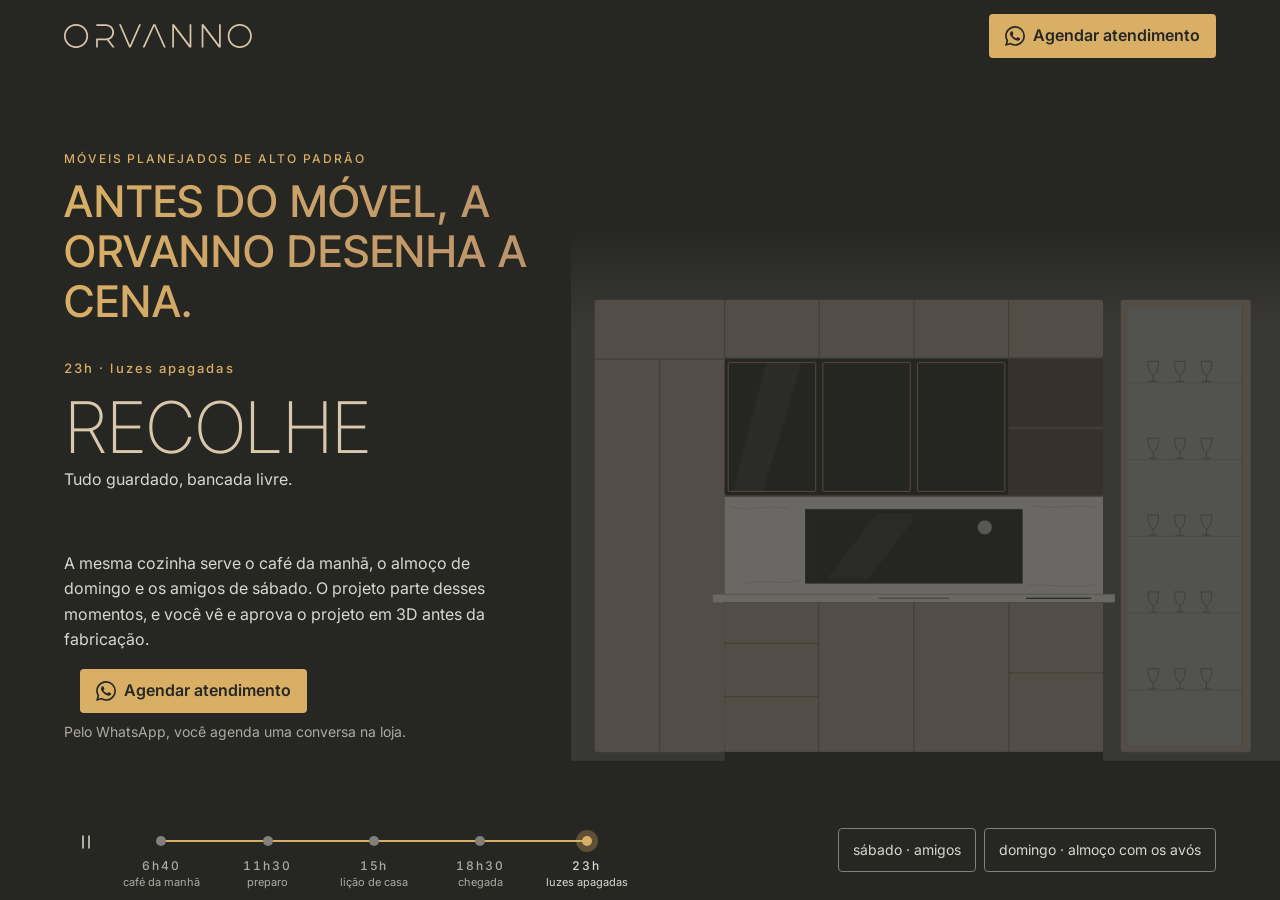
==== ex/index.html @ e4ec1c7b "Site 2 experimental: a mesma cozinha em sete situações Hero em ex/ com a cozinha desenhada em SVG, a" ====
<!doctype html>
<html lang="pt-BR">
<head>
  <meta charset="utf-8">
  <meta name="viewport" content="width=device-width, initial-scale=1">
  <meta name="robots" content="noindex, nofollow">
  <meta name="theme-color" content="#262623">
  <title>Móveis planejados de alto padrão | Orvanno Planejados</title>
  <meta name="description" content="Orvanno Planejados: a mesma cozinha serve o café da manhã, o almoço de domingo e os amigos de sábado. Você vê e aprova o projeto em 3D antes da fabricação.">
  <link rel="preload" href="../fonts/inter-variable.woff2" as="font" type="font/woff2" crossorigin>
  <link rel="stylesheet" href="../css/fonts.css">
  <link rel="stylesheet" href="../css/tokens.css">
  <link rel="stylesheet" href="../css/base.css">
  <link rel="stylesheet" href="../css/components/button.css">
  <link rel="stylesheet" href="../css/components/icon-sprite.css">
  <link rel="stylesheet" href="css/hero.css">
  <link rel="stylesheet" href="css/scene.css">
  <script type="module" src="js/autoplay.js"></script>
  <script type="module" src="js/swipe.js"></script>
</head>
<body>
  <svg class="icon-sprite" aria-hidden="true" focusable="false">
    <symbol id="icon-whatsapp" viewBox="0 0 24 24"><path d="M17.472 14.382c-.297-.149-1.758-.867-2.03-.967-.273-.099-.471-.148-.67.15-.197.297-.767.966-.94 1.164-.173.199-.347.223-.644.075-.297-.15-1.255-.463-2.39-1.475-.883-.788-1.48-1.761-1.653-2.059-.173-.297-.018-.458.13-.606.134-.133.298-.347.446-.52.149-.174.198-.298.298-.497.099-.198.05-.371-.025-.52-.075-.149-.669-1.612-.916-2.207-.242-.579-.487-.5-.669-.51-.173-.008-.371-.01-.57-.01-.198 0-.52.074-.792.372-.272.297-1.04 1.016-1.04 2.479 0 1.462 1.065 2.875 1.213 3.074.149.198 2.096 3.2 5.077 4.487.709.306 1.262.489 1.694.625.712.227 1.36.195 1.871.118.571-.085 1.758-.719 2.006-1.413.248-.694.248-1.289.173-1.413-.074-.124-.272-.198-.57-.347m-5.421 7.403h-.004a9.87 9.87 0 01-5.031-1.378l-.361-.214-3.741.982.998-3.648-.235-.374a9.86 9.86 0 01-1.51-5.26c.001-5.45 4.436-9.884 9.888-9.884 2.64 0 5.122 1.03 6.988 2.898a9.825 9.825 0 012.893 6.994c-.003 5.45-4.437 9.884-9.885 9.884m8.413-18.297A11.815 11.815 0 0012.05 0C5.495 0 .16 5.335.157 11.892c0 2.096.547 4.142 1.588 5.945L.057 24l6.305-1.654a11.882 11.882 0 005.683 1.448h.005c6.554 0 11.89-5.335 11.893-11.893a11.821 11.821 0 00-3.48-8.413Z"/></symbol>
  </svg>

  <div class="hero">
    <header class="topbar">
      <svg class="topbar-logo" viewBox="0 0 1432.41 183" fill="currentColor" role="img" aria-label="Orvanno Planejados"><path d="M92,0C41.19,0,0,40.97,0,91.5s41.19,91.5,92,91.5,92-40.97,92-91.5S142.81,0,92,0ZM92,170c-43.56,0-79-35.21-79-78.5S48.44,13,92,13s79,35.21,79,78.5-35.44,78.5-79,78.5Z"/><path d="M1340.41,0c-50.81,0-92,40.97-92,91.5s41.19,91.5,92,91.5,92-40.97,92-91.5S1391.22,0,1340.41,0ZM1340.41,170c-43.56,0-79-35.21-79-78.5s35.44-78.5,79-78.5,79,35.21,79,78.5-35.44,78.5-79,78.5Z"/><path d="M380.98,172.08l-39.02-51.83c23.34-8.64,40.03-31.27,40.03-57.76,0-33.91-27.36-61.5-61-61.5h-69c-3.87,0-7,3.13-7,7s3.13,7,7,7h69c25.92,0,47,21.31,47,47.5s-21.08,47.5-47,47.5h-74c-1.1,0-2,.9-2,2v65.2c0,1.1.9,2,2,2h9c1.1,0,2-.9,2-2v-53.2h63c2.43,0,4.83-.16,7.18-.44l33.62,44.66s0,0,0,0l6.79,9.02c.84,1.1,2.61,2,3.98,2l11.32-.04c1.36,0,1.79-.9.95-2l-3.86-5.12Z"/><path d="M771.73,169.91L699.76,8.96l-1.68-3.77-.5-1.12-.22-.48c-.32-.72-1.04-1.18-1.82-1.18h-13.73c-.78,0-1.49.46-1.82,1.17l-2.46,5.39h0l-71.05,155.41-4.54,9.93-.12.25-.83,1.81c-.61,1.33.36,2.84,1.82,2.84h9.88c.79,0,1.5-.46,1.82-1.18l1.55-3.47h.04L688.63,15.92l67.09,150.02,5.4,12.07c.32.72,1.04,1.18,1.83,1.18h9.86c1.45,0,2.41-1.49,1.82-2.81l-2.9-6.48Z"/><path d="M583.97,9.06l1.68-3.85c.58-1.32-.39-2.8-1.83-2.8h-9.82c-.8,0-1.52.47-1.83,1.2l-1.49,3.42-67.93,155.51L437.43,11.36h0,0s-1.26-2.92-1.26-2.92h0l-2.1-4.83c-.32-.73-1.04-1.2-1.84-1.2h-9.77c-1.44,0-2.41,1.47-1.84,2.8l1.4,3.24h0l70.87,164.06,2.37,5.49c.32.73,1.04,1.21,1.84,1.21h11.24c.8,0,1.52-.47,1.84-1.2l2.4-5.5L583.97,9.06Z"/><path d="M970.98,4.41c0-1.1-.9-2-2-2h-9c-1.1,0-2,.9-2,2v153.29L840.63,3.2c-.38-.5-.97-.79-1.59-.79h-11.63c-1.1,0-2,.9-2,2v172.79c0,1.1.9,2,2,2h9c1.1,0,2-.9,2-2V23.91l117.35,154.5c.38.5.97.79,1.59.79h11.63c1.1,0,2-.9,2-2V4.41Z"/><path d="M1195.43,4.41c0-1.1-.9-2-2-2h-9c-1.1,0-2,.9-2,2v153.29L1065.08,3.2c-.38-.5-.97-.79-1.59-.79h-11.63c-1.1,0-2,.9-2,2v172.79c0,1.1.9,2,2,2h9c1.1,0,2-.9,2-2V23.91l117.35,154.5c.38.5.97.79,1.59.79h11.63c1.1,0,2-.9,2-2V4.41Z"/></svg>
      <a class="button topbar-cta" href="https://wa.me/5524992821268?text=Ol%C3%A1%21%20Vim%20pelo%20site%20da%20Orvanno%20e%20gostaria%20de%20agendar%20um%20atendimento."><svg class="button-icon" aria-hidden="true" focusable="false"><use href="#icon-whatsapp"></use></svg>Agendar atendimento</a>
    </header>

    <main class="hero-main" id="main">
      <div class="hero-intro">
        <p class="hero-eyebrow">Móveis planejados de alto padrão</p>
        <h1 class="hero-title">Antes do móvel, a Orvanno desenha a cena.</h1>
      </div>

      <div class="hero-scene">
        <svg class="scene" viewBox="0 0 1200 1000" preserveAspectRatio="xMidYMax meet" aria-hidden="true" focusable="false">
          <defs>
            <linearGradient id="g-ceil" x2="0" y2="1"><stop offset="0" class="sc-bg"/><stop offset="1" class="sc-bg" stop-opacity="0"/></linearGradient>
            <linearGradient id="g-morn" x2="0" y2="1"><stop offset="0" class="sc-muted"/><stop offset="1" class="sc-text"/></linearGradient>
            <linearGradient id="g-dusk" x2="0" y2="1"><stop offset="0" class="sc-acc"/><stop offset="1" class="sc-deep"/></linearGradient>
            <linearGradient id="g-glow" x2="0" y2="1"><stop offset="0" class="sc-acc" stop-opacity=".45"/><stop offset="1" class="sc-acc" stop-opacity="0"/></linearGradient>
            <clipPath id="clip-window"><rect x="404" y="482" width="352" height="110"/></clipPath>
            <clipPath id="clip-room"><rect width="1200" height="900"/></clipPath>
            <path id="wine" d="M-9-34h18c0 14-4 22-9 23-5-1-9-9-9-23zM0-11V0M-7 0h14"/>
            <g id="p-back" class="person"><circle cy="-475" r="32"/><rect x="-40" y="-425" width="80" height="175" rx="36"/><path d="M-18-250-22 0M18-250 22 0"/><path d="M-40-400-70-335-85-332M40-400 70-335 85-332"/></g>
            <g id="p-reach" class="person"><circle cy="-475" r="32"/><rect x="-40" y="-425" width="80" height="175" rx="36"/><path d="M-18-250-22 0M18-250 22 0"/><path d="M-40-400-70-335-85-332M40-410 70-520 80-600"/></g>
            <g id="p-hold" class="person"><circle cy="-475" cx="6" r="32"/><rect x="-40" y="-425" width="80" height="175" rx="36"/><path d="M-18-250-22 0M18-250 22 0"/><path d="M10-400 35-320 60-360"/></g>
            <g id="p-talk" class="person"><circle cy="-475" cx="6" r="32"/><rect x="-40" y="-425" width="80" height="175" rx="36"/><path d="M-18-250-22 0M18-250 22 0"/><path d="M10-400 45-330 80-300"/></g>
          </defs>

          <g class="scene-draft" fill="none" stroke-width="2">
            <rect pathLength="1" x="40" y="120" width="220" height="765"/>
            <rect pathLength="1" x="260" y="120" width="640" height="98"/>
            <rect pathLength="1" x="260" y="220" width="480" height="230"/>
            <rect pathLength="1" x="740" y="220" width="160" height="230"/>
            <rect pathLength="1" x="260" y="453" width="640" height="165"/>
            <rect pathLength="1" x="240" y="618" width="680" height="14"/>
            <rect pathLength="1" x="260" y="632" width="640" height="253"/>
            <rect pathLength="1" x="930" y="120" width="220" height="765"/>
          </g>

          <g class="scene-body">
            <g class="scene-room">
              <rect class="f-lit" width="1200" height="900"/>
              <rect class="f-bg" y="900" width="1200" height="100"/>
              <rect fill="url(#g-ceil)" width="1200" height="160"/>
            </g>

            <g class="scene-sky" clip-path="url(#clip-window)">
              <rect class="sky-m" fill="url(#g-morn)" x="400" y="478" width="360" height="118"/>
              <rect class="sky-d f-text" x="400" y="478" width="360" height="118"/>
              <rect class="sky-du" fill="url(#g-dusk)" x="400" y="478" width="360" height="118"/>
              <g class="sky-n"><rect class="f-bg" x="400" y="478" width="360" height="118"/><path class="f-text" fill-opacity=".06" d="M520 478h70l-90 118h-70z"/></g>
              <circle class="sky-sun" r="22"/>
              <circle class="sky-moon f-muted" cx="700" cy="505" r="12"/>
            </g>

            <g class="scene-furniture">
              <rect class="f-sec" x="40" y="120" width="220" height="765" rx="4"/>
              <rect class="f-sec" x="260" y="120" width="640" height="98" rx="4"/>
              <path class="k-wood" stroke-width="2" d="M150 220V885M40 220H260M260 120V218M420 120V218M580 120V218M740 120V218"/>
              <rect class="f-bg" x="260" y="220" width="480" height="230" rx="4"/>
              <g class="k-frame" fill="none" stroke-width="1.5"><rect x="266" y="226" width="148" height="218" rx="2"/><rect x="426" y="226" width="148" height="218" rx="2"/><rect x="586" y="226" width="148" height="218" rx="2"/></g>
              <path class="f-text" fill-opacity=".08" d="M330 226h60l-65 218h-50z"/>
              <rect class="f-strong" x="740" y="220" width="160" height="230" rx="4"/>
              <rect class="f-wood" x="740" y="335" width="160" height="4"/>
              <path class="f-text" fill-rule="evenodd" d="M260 453h640v165H260zM400 478v118h360V478z"/>
              <path class="k-line" fill="none" stroke-opacity=".35" stroke-width="1.5" d="M270 470c30 10 60-6 100 4M290 600c40-8 70 4 100-6M780 468c40 8 70-4 110 4M770 604c30-6 70 6 120-2"/>
              <rect class="k-bg" fill="none" stroke-width="8" x="400" y="478" width="360" height="118"/>
              <rect class="f-bg" x="578" y="478" width="4" height="118"/>
              <rect class="f-text" x="240" y="618" width="680" height="14" rx="2"/>
              <path class="k-line" stroke-width="1.5" stroke-opacity=".5" d="M240 618H920"/>
              <path class="k-line" stroke-width="2" d="M520 625H640"/>
              <path class="k-bg" stroke-width="2" d="M770 625H880"/>
              <rect class="f-wood" x="260" y="632" width="640" height="253"/>
              <g class="f-sec">
                <rect x="260" y="632" width="158" height="68" rx="3"/><rect x="260" y="702" width="158" height="88" rx="3"/><rect x="260" y="792" width="158" height="93" rx="3"/>
                <rect x="420" y="632" width="159" height="253" rx="3"/><rect x="581" y="632" width="159" height="253" rx="3"/>
                <rect x="742" y="632" width="158" height="118" rx="3"/><rect x="742" y="752" width="158" height="133" rx="3"/>
              </g>
              <rect class="f-bg" x="260" y="885" width="640" height="15"/>
              <rect class="f-sec" x="930" y="120" width="220" height="765" rx="4"/>
              <rect class="f-bg" x="942" y="132" width="196" height="741"/>
            </g>

            <g class="scene-gesture">
              <g class="gesture gesture-drawer" data-set="breakfast">
                <path class="f-strong" d="M264 632h152l-6 18H270z"/>
                <path class="k-wood" stroke-width="2" d="M313 634v14M366 634v14"/>
                <rect class="f-sec" x="260" y="650" width="160" height="68" rx="3"/>
                <rect class="f-wood" x="260" y="716" width="160" height="2"/>
              </g>
              <g class="gesture" data-set="prep">
                <rect class="f-strong" x="580" y="220" width="160" height="230" rx="4"/>
                <rect class="f-wood" x="580" y="335" width="160" height="4"/>
                <circle class="f-frame" cx="615" cy="321" r="14"/><circle class="f-sec" cx="655" cy="324" r="11"/><circle class="f-frame" cx="695" cy="322" r="13"/>
                <g class="gesture-door"><rect class="f-bg" x="580" y="220" width="160" height="230" rx="4"/><rect class="k-frame" fill="none" stroke-width="1.5" x="586" y="226" width="148" height="218" rx="2"/></g>
              </g>
            </g>

            <g class="scene-objects">
              <g data-set="breakfast">
                <g><rect class="f-text" fill-opacity=".8" x="750" y="285" width="30" height="50" rx="4"/><rect class="f-frame" x="750" y="277" width="30" height="8" rx="2"/><rect class="f-text" fill-opacity=".8" x="790" y="285" width="30" height="50" rx="4"/><rect class="f-frame" x="790" y="277" width="30" height="8" rx="2"/><rect class="f-text" fill-opacity=".8" x="830" y="285" width="30" height="50" rx="4"/><rect class="f-frame" x="830" y="277" width="30" height="8" rx="2"/></g>
                <g><rect class="f-bg" x="700" y="562" width="40" height="56" rx="4"/><rect class="f-muted" x="710" y="594" width="20" height="24" rx="2"/><rect class="f-frame" x="706" y="580" width="28" height="3"/></g>
                <g><rect class="f-strong" x="752" y="598" width="22" height="20" rx="3"/><path class="k-strong" fill="none" stroke-width="3" d="M774 603h4a5 5 0 0 1 0 10h-4"/></g>
                <g><rect class="f-frame" x="440" y="578" width="64" height="40" rx="6"/><path class="k-frame" fill="none" stroke-width="4" d="M458 578v-8a6 6 0 0 1 6-6h12a6 6 0 0 1 6 6v8"/><rect class="f-bg" fill-opacity=".35" x="440" y="592" width="64" height="3"/></g>
              </g>
              <g data-set="prep">
                <g><rect class="f-wood" x="430" y="608" width="120" height="10" rx="2"/><circle class="f-frame" cx="455" cy="598" r="10"/><circle class="f-strong" cx="485" cy="596" r="12"/><circle class="f-frame" cx="518" cy="599" r="9"/></g>
                <g><rect class="f-bg" x="790" y="578" width="70" height="40" rx="4"/><rect class="f-line" x="786" y="574" width="78" height="4" rx="2"/><path class="k-line" fill="none" stroke-opacity=".6" stroke-width="3" d="M810 562v-14M825 560v-18M840 562v-14"/></g>
              </g>
              <g data-set="homework">
                <g><rect class="f-frame" x="530" y="608" width="34" height="10"/><rect class="f-frame" x="566" y="608" width="34" height="10"/><path class="k-bg" stroke-width="2" d="M565 606v12"/></g>
                <g><ellipse class="f-strong" cx="652" cy="614" rx="30" ry="4"/><circle class="f-frame" cx="644" cy="604" r="10"/><circle class="f-bg" cx="662" cy="606" r="8"/></g>
                <g><rect class="f-bg" x="696" y="566" width="70" height="46" rx="3"/><circle class="f-line" cx="731" cy="589" r="4"/><rect class="f-bg" x="690" y="612" width="82" height="6" rx="2"/></g>
              </g>
              <g data-set="arrival">
                <g><rect class="f-strong" x="640" y="578" width="60" height="40" rx="6"/><path class="k-strong" fill="none" stroke-width="4" d="M652 578v-10a18 18 0 0 1 36 0v10"/></g>
                <g><rect class="f-bg" x="775" y="578" width="70" height="40" rx="4"/><rect class="f-line" x="771" y="574" width="78" height="4" rx="2"/><path class="k-line" fill="none" stroke-opacity=".6" stroke-width="3" d="M795 562v-14M810 560v-18M825 562v-14"/></g>
              </g>
              <g data-set="friends">
                <g><ellipse class="f-strong" cx="525" cy="613" rx="40" ry="6"/><circle class="f-frame" cx="510" cy="606" r="5"/><circle class="f-frame" cx="525" cy="604" r="5"/><circle class="f-frame" cx="540" cy="606" r="5"/></g>
                <g><rect class="f-strong" x="663" y="528" width="24" height="90" rx="6"/><rect class="f-strong" x="670" y="510" width="10" height="24" rx="2"/></g>
                <g class="k-bg" fill="none" stroke-width="1.5"><use href="#wine" x="362" y="618"/><use href="#wine" x="388" y="618"/></g>
                <g class="k-bg" fill="none" stroke-width="1.5"><use href="#wine" x="815" y="618"/><use href="#wine" x="841" y="618"/></g>
              </g>
              <g data-set="grandparents">
                <g><rect class="f-frame" x="610" y="608" width="24" height="10"/><rect class="f-frame" x="636" y="608" width="24" height="10"/><path class="k-bg" stroke-width="2" d="M635 606v12"/></g>
                <g><ellipse class="f-strong" cx="380" cy="614" rx="28" ry="4"/><ellipse class="f-strong" cx="440" cy="614" rx="28" ry="4"/></g>
                <g class="k-bg" fill="none" stroke-width="1.5"><use href="#wine" x="500" y="618"/></g>
                <g><ellipse class="f-frame" cx="790" cy="612" rx="30" ry="6"/></g>
              </g>
            </g>

            <g class="scene-sunpatch" clip-path="url(#clip-room)"><rect class="sunpatch" x="-110" y="-800" width="220" height="1600"/></g>
            <rect class="scene-tint f-deep" width="1200" height="900"/>
            <rect class="scene-dark f-bg" width="1200" height="900"/>

            <g class="scene-glow">
              <rect class="led f-acc" x="260" y="450" width="640" height="3"/>
              <rect class="glow" fill="url(#g-glow)" x="260" y="453" width="640" height="165"/>
              <g class="glass">
                <rect class="f-text" x="942" y="132" width="196" height="741"/>
                <path class="k-muted" stroke-opacity=".7" stroke-width="2" d="M942 260h196M942 390h196M942 520h196M942 650h196M942 780h196"/>
                <g class="k-line" fill="none" stroke-width="1.5">
                  <use href="#wine" x="985" y="258"/><use href="#wine" x="1030" y="258"/><use href="#wine" x="1075" y="258"/>
                  <use href="#wine" x="985" y="388"/><use href="#wine" x="1030" y="388"/><use href="#wine" x="1075" y="388"/>
                  <use href="#wine" x="985" y="518"/><use href="#wine" x="1030" y="518"/><use href="#wine" x="1075" y="518"/>
                  <use href="#wine" x="985" y="648"/><use href="#wine" x="1030" y="648"/><use href="#wine" x="1075" y="648"/>
                  <use href="#wine" x="985" y="778"/><use href="#wine" x="1030" y="778"/><use href="#wine" x="1075" y="778"/>
                </g>
                <rect class="f-acc" x="1134" y="132" width="3" height="741"/>
              </g>
              <g class="gesture" data-set="friends"><rect class="gesture-glass k-frame" fill="none" stroke-width="2" x="944" y="134" width="192" height="737" rx="2"/></g>
            </g>

            <g class="scene-people">
              <g data-set="breakfast"><use href="#p-back" x="340" y="950"/><use href="#p-back" x="600" y="950"/></g>
              <g data-set="prep"><use href="#p-reach" x="650" y="950"/></g>
              <g data-set="homework">
                <g><path class="k-wood" fill="none" stroke-width="8" stroke-linecap="round" d="M425 894 419 950M495 894 501 950"/><rect class="f-wood" x="415" y="884" width="90" height="10" rx="3"/><use href="#p-back" transform="translate(460 884) scale(.8)"/></g>
                <use href="#p-back" x="800" y="950"/>
              </g>
              <g data-set="arrival"><use href="#p-talk" x="560" y="950"/><use href="#p-hold" transform="translate(890 950) scale(-1 1)"/></g>
              <g data-set="friends">
                <use href="#p-hold" x="300" y="950"/><use href="#p-talk" transform="translate(450 950) scale(-1 1)"/><use href="#p-hold" x="600" y="950"/><use href="#p-talk" transform="translate(750 950) scale(-1 1)"/><use href="#p-hold" transform="translate(900 950) scale(-1 1)"/>
              </g>
              <g data-set="grandparents">
                <use href="#p-back" transform="translate(560 950) scale(.94)"/>
                <g><path class="k-wood" fill="none" stroke-width="8" stroke-linecap="round" d="M665 894 659 950M735 894 741 950"/><rect class="f-wood" x="655" y="884" width="90" height="10" rx="3"/><use href="#p-back" transform="translate(700 884) scale(.8)"/></g>
                <use href="#p-hold" transform="translate(860 950) scale(-1 1)"/>
              </g>
            </g>
          </g>
        </svg>
      </div>

      <fieldset class="timeline">
        <legend class="visually-hidden">Um dia na mesma cozinha</legend>
        <button class="timeline-pause" type="button" hidden aria-label="Pausar a troca de momentos">
          <svg viewBox="0 0 24 24" aria-hidden="true" focusable="false" fill="none" stroke="currentColor" stroke-width="1.5" stroke-linecap="round" stroke-linejoin="round"><path class="pause-bars" d="M9 6v12M15 6v12"/><path class="pause-play" d="M8 6l10 6-10 6z"/></svg>
        </button>
        <div class="stops">
          <label class="stop"><input class="moment-input" type="radio" name="moment" value="breakfast" data-preset="morning" checked><span class="stop-line"></span><span class="stop-dot"></span><span class="stop-time">6h40</span> <span class="stop-name">café da manhã</span></label>
          <label class="stop"><input class="moment-input" type="radio" name="moment" value="prep" data-preset="day"><span class="stop-line"></span><span class="stop-dot"></span><span class="stop-time">11h30</span> <span class="stop-name">preparo</span></label>
          <label class="stop"><input class="moment-input" type="radio" name="moment" value="homework" data-preset="day"><span class="stop-line"></span><span class="stop-dot"></span><span class="stop-time">15h</span> <span class="stop-name">lição de casa</span></label>
          <label class="stop"><input class="moment-input" type="radio" name="moment" value="arrival" data-preset="dusk"><span class="stop-line"></span><span class="stop-dot"></span><span class="stop-time">18h30</span> <span class="stop-name">chegada</span></label>
          <label class="stop"><input class="moment-input" type="radio" name="moment" value="lights" data-preset="off"><span class="stop-line"></span><span class="stop-dot"></span><span class="stop-time">23h</span> <span class="stop-name">luzes apagadas</span></label>
        </div>
      </fieldset>

      <div class="persona" aria-live="off" aria-atomic="true">
        <div class="moment" data-set="breakfast">
          <p class="moment-time">6h40 · café da manhã</p>
          <p class="moment-role">Organiza</p>
          <p class="moment-text">Cada coisa guardada perto de onde é usada.</p>
          <p class="visually-hidden">Na ilustração: de manhã, duas pessoas na cozinha; uma abre a gaveta de cima, que tem divisórias, e a outra está perto do café passando. Há uma lancheira na bancada e potes no nicho de madeira.</p>
        </div>
        <div class="moment" data-set="prep">
          <p class="moment-time">11h30 · preparo</p>
          <p class="moment-role">Facilita</p>
          <p class="moment-text">Do armário à panela, sem atravessar a cozinha.</p>
          <p class="visually-hidden">Na ilustração: uma pessoa alcança os legumes no armário de cima, que está aberto. Na bancada há uma tábua com legumes e, no fogão, uma panela.</p>
        </div>
        <div class="moment" data-set="homework">
          <p class="moment-time">15h · lição de casa</p>
          <p class="moment-role">Acompanha</p>
          <p class="moment-text">A bancada vira mesa de estudo e continua sendo cozinha.</p>
          <p class="visually-hidden">Na ilustração: uma criança, em um banquinho, e um adulto lado a lado na bancada. Há um caderno aberto de um lado, um notebook do outro e um lanche no meio.</p>
        </div>
        <div class="moment" data-set="arrival">
          <p class="moment-time">18h30 · chegada</p>
          <p class="moment-role">Acolhe</p>
          <p class="moment-text">Um lugar para encostar e contar como foi o dia.</p>
          <p class="visually-hidden">Na ilustração: sob a luz dourada do fim de tarde, quem chegou conversa com quem está cozinhando. A bolsa está sobre a bancada e há uma panela no fogão.</p>
        </div>
        <div class="moment" data-set="lights">
          <p class="moment-time">23h · luzes apagadas</p>
          <p class="moment-role">Recolhe</p>
          <p class="moment-text">Tudo guardado, bancada livre.</p>
          <p class="visually-hidden">Na ilustração: a cozinha à noite, sem ninguém. As portas estão fechadas, a bancada está livre e só a cristaleira guarda uma luz fraca.</p>
        </div>
        <div class="moment" data-set="friends">
          <p class="moment-time">sábado · amigos</p>
          <p class="moment-role">Recebe</p>
          <p class="moment-text">Quem cozinha continua na conversa.</p>
          <p class="visually-hidden">Na ilustração: cinco pessoas conversam em volta da bancada, quatro amigos e quem cozinha. Há petiscos, uma garrafa e taças, e a porta da cristaleira está entreaberta.</p>
        </div>
        <div class="moment" data-set="grandparents">
          <p class="moment-time">domingo · almoço com os avós</p>
          <p class="moment-role">Reúne</p>
          <p class="moment-text">A receita da avó passa para a neta, com todos por perto.</p>
          <p class="visually-hidden">Na ilustração: à luz do dia, três gerações na cozinha. A avó e a neta estão lado a lado, com um caderno de receitas aberto entre elas, e um adulto as acompanha. A bancada está posta com pratos, uma taça e uma travessa.</p>
        </div>
      </div>

      <fieldset class="chips">
        <legend class="visually-hidden">Ocasiões</legend>
        <label class="chip"><input class="moment-input" type="radio" name="moment" value="friends" data-preset="night">sábado · amigos</label>
        <label class="chip"><input class="moment-input" type="radio" name="moment" value="grandparents" data-preset="day">domingo · almoço com os avós</label>
      </fieldset>

      <p class="hero-lead">A mesma cozinha serve o café da manhã, o almoço de domingo e os amigos de sábado. O projeto parte desses momentos, e você vê e aprova o projeto em 3D antes da fabricação.</p>

      <div class="cta-bar">
        <a class="button" href="https://wa.me/5524992821268?text=Ol%C3%A1%21%20Vim%20pelo%20site%20da%20Orvanno%20e%20gostaria%20de%20agendar%20um%20atendimento."><svg class="button-icon" aria-hidden="true" focusable="false"><use href="#icon-whatsapp"></use></svg>Agendar atendimento</a>
      </div>
      <p class="hero-note">Pelo WhatsApp, você agenda uma conversa na loja.</p>
    </main>
  </div>
</body>
</html>
---- css/fonts.css ----
@font-face {
  font-family: "Inter";
  src: url("../fonts/inter-variable.woff2") format("woff2");
  font-weight: 100 900;
  font-style: normal;
  font-display: swap;
}

@font-face {
  font-family: "Inter Tight";
  src: url("../fonts/inter-tight-variable.woff2") format("woff2");
  font-weight: 100 900;
  font-style: normal;
  font-display: swap;
}

@font-face {
  font-family: "Allison";
  src: url("../fonts/allison.woff2") format("woff2");
  font-weight: 400;
  font-style: normal;
  font-display: swap;
}
---- css/tokens.css ----
:root {
  color-scheme: dark;
  --primary: 217, 175, 102;
  --primary-deep: 187, 147, 106;
  --secondary: 155, 144, 133;
  --on-primary: 38, 38, 35;
  --bg: 38, 38, 35;
  --bg-raised: 69, 52, 34;
  --surface-strong: 82, 69, 64;
  --surface-lit: 88, 86, 82;
  --text: 216, 215, 208;
  --heading: 216, 199, 170;
  --muted: 173, 170, 164;
  --line: 131, 127, 122;
  --frame: 187, 147, 106;
  --accent: 217, 175, 102;
  --accent-text: 217, 175, 102;
  --wood: 118, 102, 90;
  --whatsapp: 38, 38, 35;
  --placeholder: 82, 69, 64;
  --gradient: linear-gradient(90deg, rgb(217, 175, 102), rgb(187, 147, 106));
  --radius: 0.25rem;
  --font-body: "Inter", system-ui, -apple-system, "Segoe UI", Roboto, "Helvetica Neue", Arial, sans-serif;
  --font-heading: "Inter Tight", "Inter", system-ui, -apple-system, "Segoe UI", Roboto, Arial, sans-serif;
  --font-accent: "Allison", cursive;
  --space-xs: 0.25rem;
  --space-s: 0.5rem;
  --space-m: 1rem;
  --space-l: 2rem;
  --space-xl: 4rem;
  --space-2xl: 6rem;
  --width-max: 72rem;
  --reading-width: 65ch;
}
---- css/base.css ----
*,
*::before,
*::after {
  box-sizing: border-box;
}

html {
  scroll-padding-top: 8rem;
}

body {
  margin: 0;
  background: rgb(var(--bg));
  color: rgb(var(--text));
  font-family: var(--font-body);
  font-size: 1rem;
  line-height: 1.6;
  -webkit-text-size-adjust: 100%;
}

h1,
h2,
h3 {
  margin: 0 0 var(--space-m);
  color: rgb(var(--heading));
  font-family: var(--font-heading);
  line-height: 1.2;
}

h1,
h2 {
  font-weight: 500;
  letter-spacing: 0.02em;
  text-transform: uppercase;
}

h3 {
  font-weight: 600;
}

h1 {
  font-size: 1.75rem;
}

h2 {
  font-size: 1.5rem;
}

h3 {
  font-size: 1.125rem;
}

p,
ul,
ol,
figure,
blockquote {
  margin: 0 0 var(--space-m);
}

img {
  display: block;
  max-width: 100%;
  height: auto;
}

a {
  color: rgb(var(--accent-text));
}

[hidden] {
  display: none;
}

a:focus-visible,
button:focus-visible,
summary:focus-visible,
input:focus-visible,
select:focus-visible,
textarea:focus-visible {
  outline: 2px solid rgb(var(--accent-text));
  outline-offset: 2px;
}

summary {
  cursor: pointer;
}

button,
input,
select,
textarea {
  font: inherit;
  color: inherit;
}

address {
  font-style: normal;
}

@media (prefers-reduced-motion: no-preference) {
  html {
    scroll-behavior: smooth;
  }
}

@media (min-width: 40em) {
  html {
    scroll-padding-top: 5rem;
  }

  h1 {
    font-size: 2.25rem;
  }

  h2 {
    font-size: 1.875rem;
  }
}

@media (min-width: 64em) {
  h1 {
    font-size: 2.75rem;
  }
}
---- css/components/button.css ----
.button {
  display: inline-flex;
  align-items: center;
  justify-content: center;
  gap: var(--space-s);
  min-height: 2.75rem;
  padding: var(--space-s) var(--space-m);
  border: 0;
  border-radius: var(--radius);
  background: rgb(var(--primary));
  color: rgb(var(--on-primary));
  font-weight: 600;
  text-align: center;
  text-decoration: none;
  cursor: pointer;
}

.button:hover {
  background: rgb(var(--primary-deep));
}

.button:disabled {
  background: rgb(var(--line));
  color: rgb(var(--text));
  cursor: not-allowed;
}

.button-icon {
  flex: none;
  width: 1.25rem;
  height: 1.25rem;
  fill: rgb(var(--whatsapp));
}

@media (prefers-reduced-motion: no-preference) {
  .button {
    transition: background-color 200ms;
  }
}
---- css/components/icon-sprite.css ----
.icon-sprite {
  position: absolute;
  width: 0;
  height: 0;
  overflow: hidden;
}
---- ex/css/hero.css ----
body {
  margin: 0;
}

.visually-hidden,
.moment-input {
  position: absolute;
  width: 1px;
  height: 1px;
  margin: -1px;
  padding: 0;
  overflow: hidden;
  clip: rect(0 0 0 0);
  white-space: nowrap;
  border: 0;
}

.hero {
  --ease: cubic-bezier(0.2, 0.7, 0.2, 1);
  --gutter: max(1.5rem, calc((100vw - var(--width-max)) / 2));
  position: relative;
  min-height: 100svh;
  padding-bottom: calc(5.5rem + env(safe-area-inset-bottom));
  overflow-x: clip;
}

.topbar {
  display: flex;
  align-items: center;
  justify-content: space-between;
  height: 3rem;
  padding-inline: var(--space-m);
}

.topbar-logo {
  display: block;
  width: auto;
  height: 1.25rem;
  color: rgb(var(--heading));
}

.topbar-cta {
  display: none;
}

.hero-main {
  --col: min(100% - 2rem, 40rem);
  display: flex;
  flex-direction: column;
}

.hero-main > * {
  width: var(--col);
  margin-inline: auto;
}

.hero-intro {
  margin-top: var(--space-s);
}

.hero-eyebrow {
  margin: 0 0 var(--space-s);
  color: rgb(var(--accent-text));
  font-size: 0.75rem;
  font-weight: 500;
  letter-spacing: 0.16em;
  text-transform: uppercase;
}

.hero-title {
  margin: 0;
  overflow-wrap: break-word;
  font-size: 1.375rem;
  line-height: 1.15;
}

@supports (background-clip: text) {
  .hero-title {
    background: var(--gradient);
    background-clip: text;
    color: transparent;
  }
}

.hero-scene {
  position: relative;
  width: 100%;
  height: clamp(15rem, 42svh, 22.5rem);
  margin-top: var(--space-m);
  overflow: hidden;
  touch-action: pan-y;
}

.scene {
  position: absolute;
  bottom: 0;
  left: -18%;
  display: block;
  width: 120%;
  height: auto;
  aspect-ratio: 6 / 5;
}

.timeline,
.chips {
  min-width: 0;
  margin-block: 0;
  padding: 0;
  border: 0;
}

.timeline {
  display: grid;
  grid-template-columns: 2.75rem minmax(0, 1fr);
  align-items: start;
  margin-top: var(--space-s);
}

.timeline-pause {
  display: grid;
  place-items: center;
  width: 2.75rem;
  height: 2.75rem;
  margin-top: -0.5rem;
  padding: 0;
  border: 0;
  border-radius: var(--radius);
  background: none;
  color: rgb(var(--text));
  cursor: pointer;
}

.timeline-pause svg {
  width: 1.5rem;
  height: 1.5rem;
}

.pause-play,
.hero.is-user-paused .pause-bars {
  display: none;
}

.hero.is-user-paused .pause-play {
  display: inline;
}

.stops {
  display: grid;
  grid-template-columns: repeat(5, minmax(0, 1fr));
}

.stop {
  position: relative;
  display: flex;
  flex-direction: column;
  align-items: center;
  min-height: 2.75rem;
  padding: 1.75rem 0.125rem var(--space-s);
  color: rgb(var(--muted));
  text-align: center;
  cursor: pointer;
}

.stop-time {
  font-size: 0.75rem;
  font-weight: 500;
  letter-spacing: 0.16em;
  font-variant-numeric: tabular-nums;
}

.stop-name {
  font-size: 0.6875rem;
  line-height: 1.3;
}

.stop-dot {
  position: absolute;
  top: 0.5rem;
  left: 50%;
  z-index: 1;
  width: 10px;
  height: 10px;
  margin-left: -5px;
  border-radius: 50%;
  background: rgb(var(--line));
}

.stop-line {
  position: absolute;
  top: calc(0.5rem + 4px);
  right: 50%;
  width: 100%;
  height: 2px;
  background: rgb(var(--line));
}

.stop-line::after {
  content: "";
  position: absolute;
  inset: 0;
  background: rgb(var(--accent));
  transform: scaleX(0);
  transform-origin: left;
}

.stop:first-child .stop-line {
  display: none;
}

.stop:has(input:checked),
.chip:has(input:checked) {
  color: rgb(var(--text));
}

.stop:has(input:checked) .stop-dot {
  background: rgb(var(--accent));
  box-shadow: 0 0 0 6px rgba(var(--accent), 0.3);
}

.stop:has(input:checked) .stop-line::after,
.stop:has(~ .stop input:checked) .stop-line::after {
  transform: scaleX(1);
}

.stop:has(input:focus-visible),
.chip:has(input:focus-visible) {
  outline: 2px solid rgb(var(--accent-text));
  outline-offset: 3px;
}

.persona {
  margin-top: var(--space-m);
  container-type: inline-size;
}

.moment {
  margin-bottom: var(--space-l);
}

.moment-time {
  margin: 0 0 var(--space-s);
  color: rgb(var(--accent-text));
  font-size: 0.8125rem;
  font-weight: 500;
  letter-spacing: 0.16em;
  font-variant-numeric: tabular-nums;
}

.moment-role {
  margin: 0;
  color: rgb(var(--heading));
  font-family: var(--font-heading);
  font-size: clamp(2.5rem, 13vw, 4.5rem);
  font-weight: 200;
  letter-spacing: -0.02em;
  line-height: 0.9;
  padding-top: 0.12em;
  text-transform: uppercase;
}

@supports (font-size: 1cqi) {
  .moment-role {
    font-size: clamp(2.5rem, 15cqi, 8.5rem);
  }
}

.moment-text {
  max-width: 40ch;
  margin: var(--space-s) 0 0;
  font-size: 1rem;
}

.chips {
  display: flex;
  flex-wrap: wrap;
  gap: var(--space-s);
  margin-top: var(--space-m);
}

.chip {
  display: inline-flex;
  align-items: center;
  min-height: 2.75rem;
  padding: 0 0.875rem;
  border: 1px solid rgb(var(--line));
  border-radius: var(--radius);
  font-size: 0.875rem;
  cursor: pointer;
}

.chip:has(input:checked) {
  border-color: rgb(var(--accent));
  background: rgb(var(--bg-raised));
  color: rgb(var(--accent-text));
}

.hero-lead {
  max-width: var(--reading-width);
  margin-top: var(--space-l);
  margin-bottom: var(--space-m);
}

.hero-note {
  margin: var(--space-s) auto 0;
  color: rgb(var(--muted));
  font-size: 0.875rem;
}

.cta-bar {
  position: fixed;
  right: 0;
  bottom: 0;
  left: 0;
  z-index: 5;
  width: auto;
  margin: 0;
  padding: var(--space-s) var(--space-m) calc(var(--space-s) + env(safe-area-inset-bottom));
  border-top: 1px solid rgb(var(--accent));
  background: rgb(var(--bg));
}

.cta-bar .button {
  display: flex;
  width: 100%;
}

@supports selector(:has(*)) {
  .persona {
    display: grid;
  }

  .moment {
    grid-area: 1 / 1;
    margin: 0;
    opacity: var(--on, 0);
    visibility: hidden;
    translate: 0 calc(8px * (1 - var(--on, 0)));
  }
}

@supports not selector(:has(*)) {
  .timeline,
  .chips {
    display: none;
  }
}

@media (min-width: 40em) {
  .hero-title {
    font-size: 2rem;
  }

  .hero-scene {
    width: var(--col);
    height: auto;
    aspect-ratio: 1200 / 850;
  }

  .scene {
    left: 0;
    width: 100%;
  }
}

@media (max-width: 39.99em) and (max-height: 42.5em) {
  .hero-scene {
    height: 36svh;
  }
}

@media (min-width: 64em) {
  .hero {
    padding-top: 4.5rem;
    padding-bottom: 0;
  }

  .topbar {
    position: fixed;
    inset: 0 0 auto;
    z-index: 10;
    height: 4.5rem;
    padding-inline: var(--gutter);
    background: rgb(var(--bg));
  }

  .topbar-logo {
    height: 1.5rem;
  }

  .topbar-cta {
    display: inline-flex;
  }

  .hero-main {
    display: grid;
    grid-template-columns: repeat(12, minmax(0, 1fr));
    grid-template-rows: 1fr repeat(5, auto) 1fr auto;
    padding-left: var(--gutter);
  }

  .hero-main > * {
    width: auto;
    margin-inline: 0;
  }

  .hero-intro,
  .persona,
  .hero-lead,
  .cta-bar,
  .hero-note {
    grid-column: 1 / 6;
    padding-right: var(--space-l);
  }

  .hero-intro {
    grid-row: 2;
    margin-top: 0;
  }

  .persona {
    grid-row: 3;
    margin-top: var(--space-l);
  }

  .hero-lead {
    grid-row: 4;
    margin: var(--space-l) 0 var(--space-m);
  }

  .cta-bar {
    position: static;
    grid-row: 5;
    padding-block: 0;
    border-top: 0;
    background: none;
  }

  .cta-bar .button {
    display: inline-flex;
    width: auto;
  }

  .hero-note {
    grid-row: 6;
    margin: var(--space-s) 0 0;
  }

  .hero-title {
    font-size: clamp(2rem, 3.4vw, 2.75rem);
  }

  .hero-scene {
    grid-column: 6 / 13;
    grid-row: 1 / 8;
    width: auto;
    height: min(calc(100svh - 9.5rem), 52rem);
    margin-top: 0;
    aspect-ratio: auto;
  }

  .scene {
    position: static;
    width: 100%;
    height: 100%;
    aspect-ratio: auto;
  }

  .timeline {
    grid-column: 1 / 7;
    grid-row: 8;
    margin: var(--space-s) var(--space-l) 0 0;
  }

  .chips {
    grid-column: 7 / 13;
    grid-row: 8;
    align-content: start;
    justify-content: flex-end;
    margin: var(--space-s) var(--gutter) 0 0;
  }
}
---- ex/css/scene.css ----
.hero {
  --sky-m: 1;
  --sky-d: 0;
  --sky-du: 0;
  --sky-n: 0;
  --sun-x: 440px;
  --sun-y: 580px;
  --sun-s: 1;
  --sun-c: 216, 215, 208;
  --moon: 0;
  --patch-x: 260px;
  --patch-r: -25deg;
  --patch-sx: 1;
  --patch-c: 216, 215, 208;
  --patch-a: 0.14;
  --tint: 0;
  --dark: 0;
  --led: 0;
  --glow: 0;
  --glass: 0.55;
}

.hero:has([data-preset="day"]:checked) {
  --sky-m: 0;
  --sky-d: 1;
  --sun-x: 600px;
  --sun-y: 430px;
  --patch-a: 0;
  --glass: 0.45;
}

.hero:has([data-preset="dusk"]:checked) {
  --sky-m: 0;
  --sky-du: 1;
  --sun-x: 720px;
  --sun-y: 590px;
  --sun-s: 1.18;
  --sun-c: 217, 175, 102;
  --patch-x: 800px;
  --patch-r: 35deg;
  --patch-sx: 1.6;
  --patch-c: 217, 175, 102;
  --patch-a: 0.2;
  --tint: 0.12;
  --dark: 0.18;
  --led: 1;
  --glow: 0.55;
  --glass: 0.8;
}

.hero:has([data-preset="night"]:checked) {
  --sky-m: 0;
  --sky-n: 1;
  --sun-x: 800px;
  --sun-y: 700px;
  --moon: 1;
  --patch-a: 0;
  --dark: 0.52;
  --led: 1;
  --glow: 1;
  --glass: 1;
}

.hero:has([data-preset="off"]:checked) {
  --sky-m: 0;
  --sky-n: 1;
  --sun-x: 800px;
  --sun-y: 700px;
  --moon: 1;
  --patch-a: 0;
  --dark: 0.62;
  --glass: 0.25;
}

.f-sec { fill: rgb(var(--secondary)); }
.f-wood { fill: rgb(var(--wood)); }
.f-bg { fill: rgb(var(--bg)); }
.f-text { fill: rgb(var(--text)); }
.f-line { fill: rgb(var(--line)); }
.f-frame { fill: rgb(var(--frame)); }
.f-acc { fill: rgb(var(--accent)); }
.f-deep { fill: rgb(var(--primary-deep)); }
.f-strong { fill: rgb(var(--surface-strong)); }
.f-lit { fill: rgb(var(--surface-lit)); }
.f-muted { fill: rgb(var(--muted)); }
.k-line { stroke: rgb(var(--line)); }
.k-muted { stroke: rgb(var(--muted)); }
.k-frame { stroke: rgb(var(--frame)); }
.k-wood { stroke: rgb(var(--wood)); }
.k-bg { stroke: rgb(var(--bg)); }
.k-strong { stroke: rgb(var(--surface-strong)); }
.sc-bg { stop-color: rgb(var(--bg)); }
.sc-muted { stop-color: rgb(var(--muted)); }
.sc-text { stop-color: rgb(var(--text)); }
.sc-acc { stop-color: rgb(var(--accent)); }
.sc-deep { stop-color: rgb(var(--primary-deep)); }

.person {
  fill: none;
  stroke: rgb(var(--bg));
  stroke-linecap: round;
  stroke-linejoin: round;
  opacity: 0.85;
}

.person circle,
.person rect,
.person path {
  fill: none;
  stroke-width: 10;
}

.sky-m { opacity: var(--sky-m); }
.sky-d { opacity: var(--sky-d); }
.sky-du { opacity: var(--sky-du); }
.sky-n { opacity: var(--sky-n); }
.sky-moon { opacity: var(--moon); }

.sky-sun {
  translate: var(--sun-x) var(--sun-y);
  scale: var(--sun-s);
  fill: rgb(var(--sun-c));
}

.sunpatch {
  translate: var(--patch-x) 450px;
  rotate: var(--patch-r);
  scale: var(--patch-sx) 1;
  fill: rgba(var(--patch-c), var(--patch-a));
}

.scene-tint { opacity: var(--tint); }
.scene-dark { opacity: var(--dark); }

.led {
  transform-box: fill-box;
  transform-origin: 0 50%;
  scale: var(--led) 1;
  opacity: var(--led);
}

.glow { opacity: var(--glow); }
.glass { opacity: var(--glass); }

.scene-objects [data-set] > *,
.scene-people [data-set] > * {
  opacity: var(--on, 0);
}

.scene-objects [data-set] > * {
  translate: 0 calc(6px * (1 - var(--on, 0)));
}

.scene-people [data-set] > * {
  translate: calc(12px * (1 - var(--on, 0))) 0;
}

.scene-objects [data-set] > :nth-child(2) { --n: 1; }
.scene-objects [data-set] > :nth-child(3) { --n: 2; }
.scene-objects [data-set] > :nth-child(4) { --n: 3; }
.scene-objects [data-set] > :nth-child(5) { --n: 4; }

.scene .gesture {
  opacity: var(--on, 0);
}

.gesture-drawer {
  translate: 0 calc(-18px * (1 - var(--on, 0)));
}

.gesture-door {
  transform-box: fill-box;
  transform-origin: 50% 0;
}

.gesture-glass {
  transform-box: fill-box;
  transform-origin: 100% 50%;
}

.hero:has([value="prep"]:checked) .gesture-door {
  scale: 1 0.25;
}

.hero:has([value="friends"]:checked) .gesture-glass {
  scale: 0.35 1;
}

.hero:has([value="breakfast"]:checked) [data-set~="breakfast"],
.hero:has([value="prep"]:checked) [data-set~="prep"],
.hero:has([value="homework"]:checked) [data-set~="homework"],
.hero:has([value="arrival"]:checked) [data-set~="arrival"],
.hero:has([value="lights"]:checked) [data-set~="lights"],
.hero:has([value="friends"]:checked) [data-set~="friends"],
.hero:has([value="grandparents"]:checked) [data-set~="grandparents"] {
  --on: 1;
  visibility: visible;
}

@supports not selector(:has(*)) {
  .scene [data-set]:not([data-set~="breakfast"]) {
    display: none;
  }

  .scene [data-set~="breakfast"] {
    --on: 1;
  }
}

.scene-draft {
  display: none;
}

@media (prefers-reduced-motion: no-preference) {
  .sky-m,
  .sky-d,
  .sky-du,
  .sky-n,
  .sky-moon,
  .scene-tint,
  .scene-dark {
    transition: opacity 1200ms var(--ease);
  }

  .sky-sun {
    transition: translate 1200ms var(--ease), scale 1200ms var(--ease), fill 1200ms var(--ease);
  }

  .sunpatch {
    transition: translate 1200ms var(--ease), rotate 1200ms var(--ease), scale 1200ms var(--ease), fill 1200ms var(--ease);
  }

  .led {
    transition: scale 700ms var(--ease) 300ms, opacity 400ms var(--ease);
  }

  .glow,
  .glass {
    transition: opacity 900ms var(--ease) 200ms;
  }

  .scene-objects [data-set] > * {
    transition:
      opacity calc(400ms + var(--on, 0) * 200ms) var(--ease) calc(var(--on, 0) * (400ms + var(--n, 0) * 80ms)),
      translate calc(400ms + var(--on, 0) * 200ms) var(--ease) calc(var(--on, 0) * (400ms + var(--n, 0) * 80ms));
  }

  .scene-people [data-set] > * {
    transition:
      opacity calc(500ms + var(--on, 0) * 200ms) var(--ease) calc(var(--on, 0) * 300ms),
      translate calc(500ms + var(--on, 0) * 200ms) var(--ease) calc(var(--on, 0) * 300ms);
  }

  .scene .gesture,
  .gesture-door,
  .gesture-glass {
    transition: opacity 900ms var(--ease) 300ms, translate 900ms var(--ease) 300ms, scale 900ms var(--ease) 300ms;
  }

  .moment {
    transition:
      opacity calc(200ms + var(--on, 0) * 200ms) var(--ease) calc(var(--on, 0) * 200ms),
      translate calc(200ms + var(--on, 0) * 200ms) var(--ease) calc(var(--on, 0) * 200ms),
      visibility 0s calc((1 - var(--on, 0)) * 200ms);
  }

  .scene-draft {
    display: inline;
    animation: scene-draft-out 400ms var(--ease) 800ms forwards;
  }

  .scene-draft rect {
    stroke: rgb(var(--frame));
    stroke-dasharray: 1;
    stroke-dashoffset: 1;
    animation: scene-draw 800ms var(--ease) forwards;
  }

  .scene-body {
    animation: scene-in 400ms var(--ease) 800ms backwards;
  }

  .hero.is-running .stop:has(input:checked) + .stop .stop-line::after {
    animation: stop-fill 7s linear forwards;
  }

  .hero.is-paused.is-running .stop:has(input:checked) + .stop .stop-line::after {
    animation-play-state: paused;
  }

  @keyframes scene-draw {
    to {
      stroke-dashoffset: 0;
    }
  }

  @keyframes scene-draft-out {
    to {
      opacity: 0;
    }
  }

  @keyframes scene-in {
    from {
      opacity: 0;
    }
  }

  @keyframes stop-fill {
    from {
      transform: scaleX(0);
    }

    to {
      transform: scaleX(1);
    }
  }
}
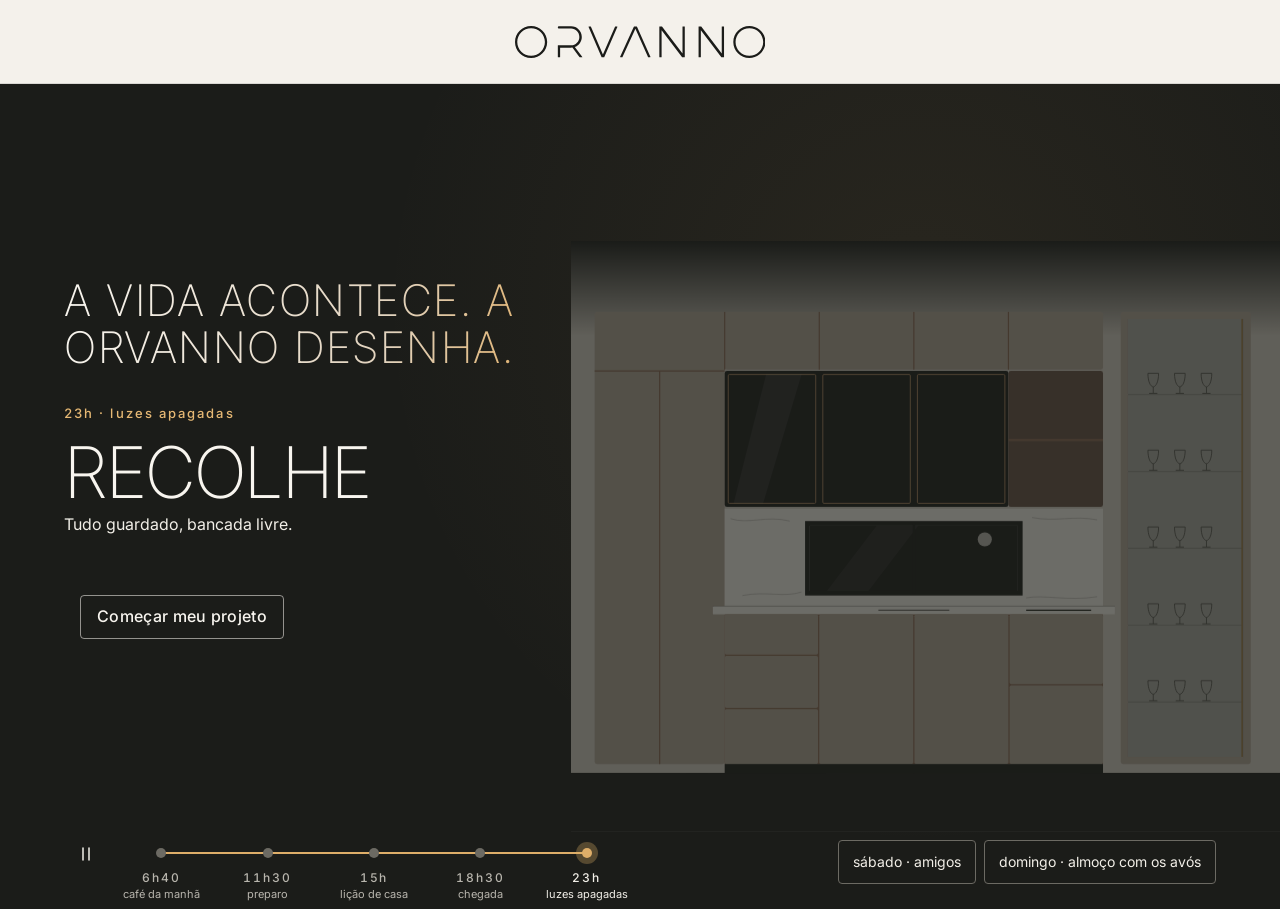
==== commit 8e1761dd: "melhor" ====
--- a/ex/index.html
+++ b/ex/index.html
@@ -19,20 +19,15 @@
   <script type="module" src="js/swipe.js"></script>
 </head>
 <body>
-  <svg class="icon-sprite" aria-hidden="true" focusable="false">
-    <symbol id="icon-whatsapp" viewBox="0 0 24 24"><path d="M17.472 14.382c-.297-.149-1.758-.867-2.03-.967-.273-.099-.471-.148-.67.15-.197.297-.767.966-.94 1.164-.173.199-.347.223-.644.075-.297-.15-1.255-.463-2.39-1.475-.883-.788-1.48-1.761-1.653-2.059-.173-.297-.018-.458.13-.606.134-.133.298-.347.446-.52.149-.174.198-.298.298-.497.099-.198.05-.371-.025-.52-.075-.149-.669-1.612-.916-2.207-.242-.579-.487-.5-.669-.51-.173-.008-.371-.01-.57-.01-.198 0-.52.074-.792.372-.272.297-1.04 1.016-1.04 2.479 0 1.462 1.065 2.875 1.213 3.074.149.198 2.096 3.2 5.077 4.487.709.306 1.262.489 1.694.625.712.227 1.36.195 1.871.118.571-.085 1.758-.719 2.006-1.413.248-.694.248-1.289.173-1.413-.074-.124-.272-.198-.57-.347m-5.421 7.403h-.004a9.87 9.87 0 01-5.031-1.378l-.361-.214-3.741.982.998-3.648-.235-.374a9.86 9.86 0 01-1.51-5.26c.001-5.45 4.436-9.884 9.888-9.884 2.64 0 5.122 1.03 6.988 2.898a9.825 9.825 0 012.893 6.994c-.003 5.45-4.437 9.884-9.885 9.884m8.413-18.297A11.815 11.815 0 0012.05 0C5.495 0 .16 5.335.157 11.892c0 2.096.547 4.142 1.588 5.945L.057 24l6.305-1.654a11.882 11.882 0 005.683 1.448h.005c6.554 0 11.89-5.335 11.893-11.893a11.821 11.821 0 00-3.48-8.413Z"/></symbol>
-  </svg>
-
   <div class="hero">
     <header class="topbar">
       <svg class="topbar-logo" viewBox="0 0 1432.41 183" fill="currentColor" role="img" aria-label="Orvanno Planejados"><path d="M92,0C41.19,0,0,40.97,0,91.5s41.19,91.5,92,91.5,92-40.97,92-91.5S142.81,0,92,0ZM92,170c-43.56,0-79-35.21-79-78.5S48.44,13,92,13s79,35.21,79,78.5-35.44,78.5-79,78.5Z"/><path d="M1340.41,0c-50.81,0-92,40.97-92,91.5s41.19,91.5,92,91.5,92-40.97,92-91.5S1391.22,0,1340.41,0ZM1340.41,170c-43.56,0-79-35.21-79-78.5s35.44-78.5,79-78.5,79,35.21,79,78.5-35.44,78.5-79,78.5Z"/><path d="M380.98,172.08l-39.02-51.83c23.34-8.64,40.03-31.27,40.03-57.76,0-33.91-27.36-61.5-61-61.5h-69c-3.87,0-7,3.13-7,7s3.13,7,7,7h69c25.92,0,47,21.31,47,47.5s-21.08,47.5-47,47.5h-74c-1.1,0-2,.9-2,2v65.2c0,1.1.9,2,2,2h9c1.1,0,2-.9,2-2v-53.2h63c2.43,0,4.83-.16,7.18-.44l33.62,44.66s0,0,0,0l6.79,9.02c.84,1.1,2.61,2,3.98,2l11.32-.04c1.36,0,1.79-.9.95-2l-3.86-5.12Z"/><path d="M771.73,169.91L699.76,8.96l-1.68-3.77-.5-1.12-.22-.48c-.32-.72-1.04-1.18-1.82-1.18h-13.73c-.78,0-1.49.46-1.82,1.17l-2.46,5.39h0l-71.05,155.41-4.54,9.93-.12.25-.83,1.81c-.61,1.33.36,2.84,1.82,2.84h9.88c.79,0,1.5-.46,1.82-1.18l1.55-3.47h.04L688.63,15.92l67.09,150.02,5.4,12.07c.32.72,1.04,1.18,1.83,1.18h9.86c1.45,0,2.41-1.49,1.82-2.81l-2.9-6.48Z"/><path d="M583.97,9.06l1.68-3.85c.58-1.32-.39-2.8-1.83-2.8h-9.82c-.8,0-1.52.47-1.83,1.2l-1.49,3.42-67.93,155.51L437.43,11.36h0,0s-1.26-2.92-1.26-2.92h0l-2.1-4.83c-.32-.73-1.04-1.2-1.84-1.2h-9.77c-1.44,0-2.41,1.47-1.84,2.8l1.4,3.24h0l70.87,164.06,2.37,5.49c.32.73,1.04,1.21,1.84,1.21h11.24c.8,0,1.52-.47,1.84-1.2l2.4-5.5L583.97,9.06Z"/><path d="M970.98,4.41c0-1.1-.9-2-2-2h-9c-1.1,0-2,.9-2,2v153.29L840.63,3.2c-.38-.5-.97-.79-1.59-.79h-11.63c-1.1,0-2,.9-2,2v172.79c0,1.1.9,2,2,2h9c1.1,0,2-.9,2-2V23.91l117.35,154.5c.38.5.97.79,1.59.79h11.63c1.1,0,2-.9,2-2V4.41Z"/><path d="M1195.43,4.41c0-1.1-.9-2-2-2h-9c-1.1,0-2,.9-2,2v153.29L1065.08,3.2c-.38-.5-.97-.79-1.59-.79h-11.63c-1.1,0-2,.9-2,2v172.79c0,1.1.9,2,2,2h9c1.1,0,2-.9,2-2V23.91l117.35,154.5c.38.5.97.79,1.59.79h11.63c1.1,0,2-.9,2-2V4.41Z"/></svg>
-      <a class="button topbar-cta" href="https://wa.me/5524992821268?text=Ol%C3%A1%21%20Vim%20pelo%20site%20da%20Orvanno%20e%20gostaria%20de%20agendar%20um%20atendimento."><svg class="button-icon" aria-hidden="true" focusable="false"><use href="#icon-whatsapp"></use></svg>Agendar atendimento</a>
+      <a class="button topbar-cta" href="https://wa.me/5524992821268?text=Ol%C3%A1%21%20Vim%20pelo%20site%20da%20Orvanno%20e%20gostaria%20de%20conversar%20sobre%20meu%20projeto.">Começar meu projeto</a>
     </header>
 
     <main class="hero-main" id="main">
       <div class="hero-intro">
-        <p class="hero-eyebrow">Móveis planejados de alto padrão</p>
-        <h1 class="hero-title">Antes do móvel, a Orvanno desenha a cena.</h1>
+        <h1 class="hero-title">A vida acontece. A Orvanno desenha.</h1>
       </div>
 
       <div class="hero-scene">
@@ -263,12 +258,9 @@
         <label class="chip"><input class="moment-input" type="radio" name="moment" value="grandparents" data-preset="day">domingo · almoço com os avós</label>
       </fieldset>
 
-      <p class="hero-lead">A mesma cozinha serve o café da manhã, o almoço de domingo e os amigos de sábado. O projeto parte desses momentos, e você vê e aprova o projeto em 3D antes da fabricação.</p>
-
       <div class="cta-bar">
-        <a class="button" href="https://wa.me/5524992821268?text=Ol%C3%A1%21%20Vim%20pelo%20site%20da%20Orvanno%20e%20gostaria%20de%20agendar%20um%20atendimento."><svg class="button-icon" aria-hidden="true" focusable="false"><use href="#icon-whatsapp"></use></svg>Agendar atendimento</a>
-      </div>
-      <p class="hero-note">Pelo WhatsApp, você agenda uma conversa na loja.</p>
+        <a class="button" href="https://wa.me/5524992821268?text=Ol%C3%A1%21%20Vim%20pelo%20site%20da%20Orvanno%20e%20gostaria%20de%20conversar%20sobre%20meu%20projeto.">Começar meu projeto</a>
+      </div>
     </main>
   </div>
 </body>
--- a/css/tokens.css
+++ b/css/tokens.css
@@ -18,6 +18,7 @@
   --wood: 118, 102, 90;
   --whatsapp: 38, 38, 35;
   --placeholder: 82, 69, 64;
+  --swatch-bg: 255, 255, 255;
   --gradient: linear-gradient(90deg, rgb(217, 175, 102), rgb(187, 147, 106));
   --radius: 0.25rem;
   --font-body: "Inter", system-ui, -apple-system, "Segoe UI", Roboto, "Helvetica Neue", Arial, sans-serif;
--- a/css/base.css
+++ b/css/base.css
@@ -5,7 +5,7 @@
 }
 
 html {
-  scroll-padding-top: 8rem;
+  scroll-padding-top: 5rem;
 }
 
 body {
@@ -32,6 +32,17 @@
   font-weight: 500;
   letter-spacing: 0.02em;
   text-transform: uppercase;
+}
+
+h2::after {
+  content: "";
+  display: block;
+  width: 3rem;
+  height: 2px;
+  margin-top: var(--space-m);
+  background: rgb(var(--accent));
+  box-shadow: 0 0 6px rgba(var(--accent), 0.3);
+  transform-origin: left;
 }
 
 h3 {
@@ -105,10 +116,6 @@
 }
 
 @media (min-width: 40em) {
-  html {
-    scroll-padding-top: 5rem;
-  }
-
   h1 {
     font-size: 2.25rem;
   }
--- a/ex/css/hero.css
+++ b/ex/css/hero.css
@@ -1,5 +1,31 @@
+:root {
+  /* Editorial contrast: graphite, ivory and restrained architectural brass. */
+  --primary: 222, 174, 105;
+  --primary-deep: 190, 139, 75;
+  --secondary: 178, 165, 151;
+  --on-primary: 27, 28, 25;
+  --bg: 27, 28, 25;
+  --bg-raised: 54, 47, 38;
+  --surface-strong: 103, 81, 68;
+  --surface-lit: 211, 205, 194;
+  --text: 242, 239, 232;
+  --heading: 248, 245, 239;
+  --muted: 184, 181, 173;
+  --line: 108, 106, 99;
+  --frame: 181, 141, 98;
+  --accent: 222, 174, 105;
+  --accent-text: 230, 184, 116;
+  --wood: 137, 105, 83;
+  --whatsapp: 27, 28, 25;
+  --placeholder: 83, 69, 56;
+  --gradient: linear-gradient(100deg, rgb(248, 245, 239), rgb(226, 211, 190) 68%, rgb(222, 174, 105));
+}
+
 body {
   margin: 0;
+  background:
+    radial-gradient(circle at 72% 34%, rgba(var(--accent), 0.07), transparent 34rem),
+    rgb(var(--bg));
 }
 
 .visually-hidden,
@@ -25,22 +51,48 @@
 }
 
 .topbar {
+  position: relative;
+  z-index: 10;
   display: flex;
   align-items: center;
-  justify-content: space-between;
-  height: 3rem;
+  justify-content: center;
+  height: 4rem;
   padding-inline: var(--space-m);
+  background: rgb(244, 241, 235);
+}
+
+.topbar::after {
+  content: "";
+  position: absolute;
+  right: 0;
+  bottom: 0;
+  left: 0;
+  height: 1px;
+  background: rgba(var(--bg), 0.12);
 }
 
 .topbar-logo {
   display: block;
   width: auto;
-  height: 1.25rem;
-  color: rgb(var(--heading));
+  height: 1.7rem;
+  color: rgb(var(--bg));
 }
 
 .topbar-cta {
   display: none;
+}
+
+.hero .button {
+  border: 1px solid rgba(var(--heading), 0.55);
+  background: transparent;
+  color: rgb(var(--heading));
+  font-weight: 500;
+  letter-spacing: 0.02em;
+}
+
+.hero .button:hover {
+  border-color: rgb(var(--heading));
+  background: rgba(var(--heading), 0.08);
 }
 
 .hero-main {
@@ -58,20 +110,13 @@
   margin-top: var(--space-s);
 }
 
-.hero-eyebrow {
-  margin: 0 0 var(--space-s);
-  color: rgb(var(--accent-text));
-  font-size: 0.75rem;
-  font-weight: 500;
-  letter-spacing: 0.16em;
-  text-transform: uppercase;
-}
-
 .hero-title {
   margin: 0;
   overflow-wrap: break-word;
-  font-size: 1.375rem;
-  line-height: 1.15;
+  font-size: 1.5rem;
+  font-weight: 200;
+  letter-spacing: 0.035em;
+  line-height: 1.08;
 }
 
 @supports (background-clip: text) {
@@ -290,20 +335,8 @@
 
 .chip:has(input:checked) {
   border-color: rgb(var(--accent));
-  background: rgb(var(--bg-raised));
-  color: rgb(var(--accent-text));
-}
-
-.hero-lead {
-  max-width: var(--reading-width);
-  margin-top: var(--space-l);
-  margin-bottom: var(--space-m);
-}
-
-.hero-note {
-  margin: var(--space-s) auto 0;
-  color: rgb(var(--muted));
-  font-size: 0.875rem;
+  background: rgba(var(--accent), 0.12);
+  color: rgb(var(--heading));
 }
 
 .cta-bar {
@@ -347,7 +380,7 @@
 
 @media (min-width: 40em) {
   .hero-title {
-    font-size: 2rem;
+    font-size: 2.4rem;
   }
 
   .hero-scene {
@@ -370,7 +403,7 @@
 
 @media (min-width: 64em) {
   .hero {
-    padding-top: 4.5rem;
+    padding-top: 5.25rem;
     padding-bottom: 0;
   }
 
@@ -378,23 +411,19 @@
     position: fixed;
     inset: 0 0 auto;
     z-index: 10;
-    height: 4.5rem;
+    height: 5.25rem;
     padding-inline: var(--gutter);
-    background: rgb(var(--bg));
+    background: rgb(244, 241, 235);
   }
 
   .topbar-logo {
-    height: 1.5rem;
-  }
-
-  .topbar-cta {
-    display: inline-flex;
+    height: 2rem;
   }
 
   .hero-main {
     display: grid;
     grid-template-columns: repeat(12, minmax(0, 1fr));
-    grid-template-rows: 1fr repeat(5, auto) 1fr auto;
+    grid-template-rows: 1fr repeat(3, auto) 1fr auto;
     padding-left: var(--gutter);
   }
 
@@ -405,9 +434,7 @@
 
   .hero-intro,
   .persona,
-  .hero-lead,
-  .cta-bar,
-  .hero-note {
+  .cta-bar {
     grid-column: 1 / 6;
     padding-right: var(--space-l);
   }
@@ -422,14 +449,10 @@
     margin-top: var(--space-l);
   }
 
-  .hero-lead {
-    grid-row: 4;
-    margin: var(--space-l) 0 var(--space-m);
-  }
-
   .cta-bar {
     position: static;
-    grid-row: 5;
+    grid-row: 4;
+    margin-top: var(--space-l);
     padding-block: 0;
     border-top: 0;
     background: none;
@@ -440,18 +463,13 @@
     width: auto;
   }
 
-  .hero-note {
-    grid-row: 6;
-    margin: var(--space-s) 0 0;
-  }
-
   .hero-title {
-    font-size: clamp(2rem, 3.4vw, 2.75rem);
+    font-size: clamp(2.4rem, 3.4vw, 3.35rem);
   }
 
   .hero-scene {
     grid-column: 6 / 13;
-    grid-row: 1 / 8;
+    grid-row: 1 / 6;
     width: auto;
     height: min(calc(100svh - 9.5rem), 52rem);
     margin-top: 0;
@@ -467,13 +485,13 @@
 
   .timeline {
     grid-column: 1 / 7;
-    grid-row: 8;
+    grid-row: 6;
     margin: var(--space-s) var(--space-l) 0 0;
   }
 
   .chips {
     grid-column: 7 / 13;
-    grid-row: 8;
+    grid-row: 6;
     align-content: start;
     justify-content: flex-end;
     margin: var(--space-s) var(--gutter) 0 0;
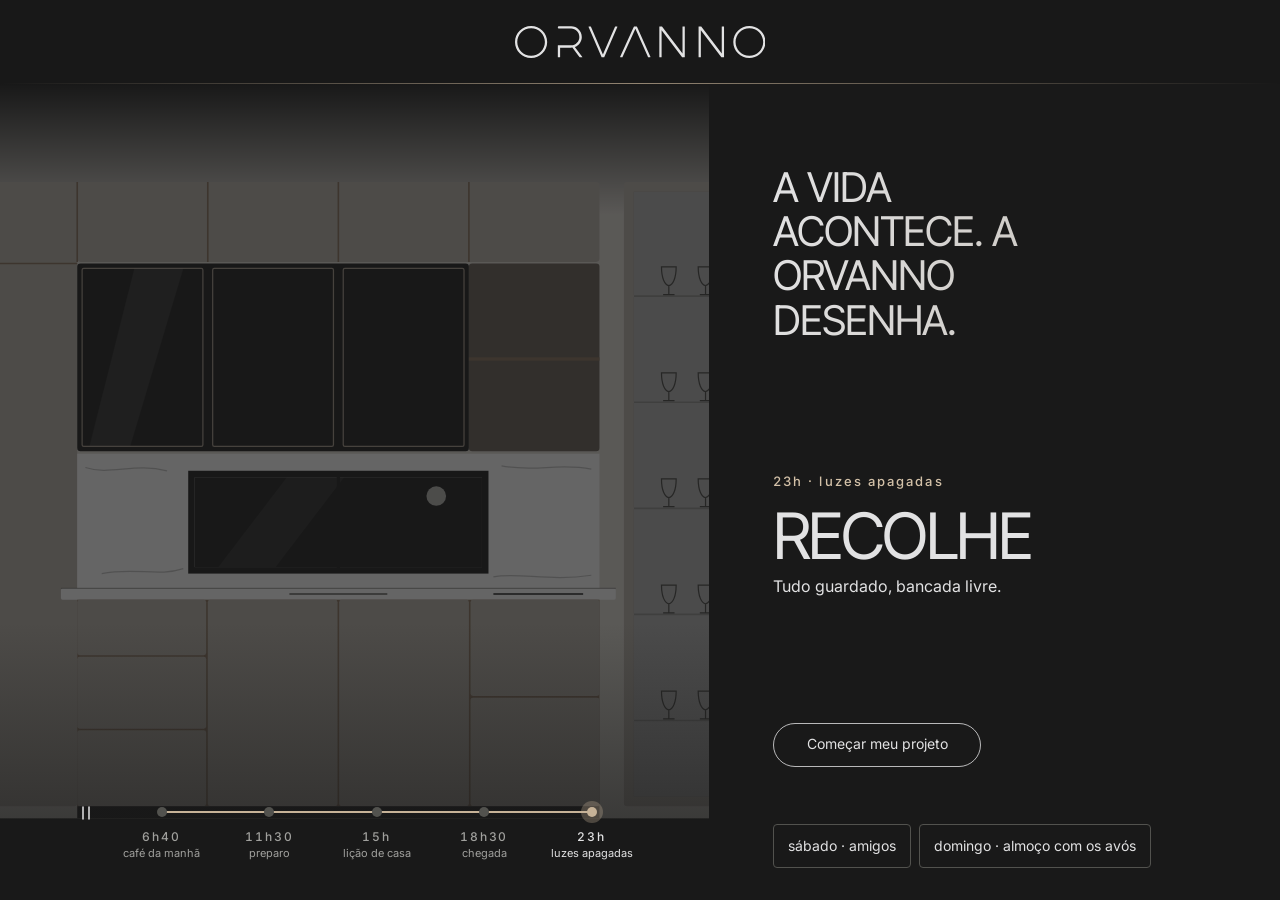
==== commit 83306e01: "Acabamento: SEO, ícones, imagem de compartilhamento e fontes Título, descrição, Open Graph, dados de" ====
--- a/ex/index.html
+++ b/ex/index.html
@@ -31,7 +31,7 @@
       </div>
 
       <div class="hero-scene">
-        <svg class="scene" viewBox="0 0 1200 1000" preserveAspectRatio="xMidYMax meet" aria-hidden="true" focusable="false">
+        <svg class="scene" viewBox="0 0 1200 1000" preserveAspectRatio="xMidYMid slice" aria-hidden="true" focusable="false">
           <defs>
             <linearGradient id="g-ceil" x2="0" y2="1"><stop offset="0" class="sc-bg"/><stop offset="1" class="sc-bg" stop-opacity="0"/></linearGradient>
             <linearGradient id="g-morn" x2="0" y2="1"><stop offset="0" class="sc-muted"/><stop offset="1" class="sc-text"/></linearGradient>
--- a/ex/css/hero.css
+++ b/ex/css/hero.css
@@ -1,31 +1,29 @@
 :root {
-  /* Editorial contrast: graphite, ivory and restrained architectural brass. */
-  --primary: 222, 174, 105;
-  --primary-deep: 190, 139, 75;
-  --secondary: 178, 165, 151;
-  --on-primary: 27, 28, 25;
-  --bg: 27, 28, 25;
-  --bg-raised: 54, 47, 38;
-  --surface-strong: 103, 81, 68;
-  --surface-lit: 211, 205, 194;
-  --text: 242, 239, 232;
-  --heading: 248, 245, 239;
-  --muted: 184, 181, 173;
-  --line: 108, 106, 99;
-  --frame: 181, 141, 98;
-  --accent: 222, 174, 105;
-  --accent-text: 230, 184, 116;
-  --wood: 137, 105, 83;
-  --whatsapp: 27, 28, 25;
-  --placeholder: 83, 69, 56;
-  --gradient: linear-gradient(100deg, rgb(248, 245, 239), rgb(226, 211, 190) 68%, rgb(222, 174, 105));
+  /* Spruce-inspired: charcoal, soft grey and warm natural accents. */
+  --primary: 226, 226, 227;
+  --primary-deep: 202, 202, 200;
+  --secondary: 164, 158, 151;
+  --on-primary: 25, 25, 25;
+  --bg: 25, 25, 25;
+  --bg-raised: 37, 37, 35;
+  --surface-strong: 92, 84, 76;
+  --surface-lit: 198, 194, 188;
+  --text: 226, 226, 227;
+  --heading: 226, 226, 227;
+  --muted: 160, 160, 157;
+  --line: 82, 82, 78;
+  --frame: 145, 134, 122;
+  --accent: 198, 178, 151;
+  --accent-text: 211, 193, 168;
+  --wood: 121, 101, 82;
+  --whatsapp: 25, 25, 25;
+  --placeholder: 72, 68, 64;
+  --gradient: linear-gradient(100deg, rgb(226, 226, 227), rgb(202, 198, 192));
 }
 
 body {
   margin: 0;
-  background:
-    radial-gradient(circle at 72% 34%, rgba(var(--accent), 0.07), transparent 34rem),
-    rgb(var(--bg));
+  background: rgb(var(--bg));
 }
 
 .visually-hidden,
@@ -58,7 +56,7 @@
   justify-content: center;
   height: 4rem;
   padding-inline: var(--space-m);
-  background: rgb(244, 241, 235);
+  background: rgba(var(--bg), 0.97);
 }
 
 .topbar::after {
@@ -68,14 +66,14 @@
   bottom: 0;
   left: 0;
   height: 1px;
-  background: rgba(var(--bg), 0.12);
+  background: linear-gradient(90deg, transparent, rgba(var(--accent), 0.7), transparent);
 }
 
 .topbar-logo {
   display: block;
   width: auto;
   height: 1.7rem;
-  color: rgb(var(--bg));
+  color: rgb(var(--heading));
 }
 
 .topbar-cta {
@@ -83,16 +81,21 @@
 }
 
 .hero .button {
-  border: 1px solid rgba(var(--heading), 0.55);
+  min-width: 13rem;
+  border: 1px solid rgba(var(--heading), 0.8);
+  border-radius: 999px;
   background: transparent;
   color: rgb(var(--heading));
-  font-weight: 500;
-  letter-spacing: 0.02em;
+  font-size: 0.875rem;
+  font-weight: 400;
+  letter-spacing: 0;
+  text-transform: none;
 }
 
 .hero .button:hover {
   border-color: rgb(var(--heading));
-  background: rgba(var(--heading), 0.08);
+  background: rgb(var(--heading));
+  color: rgb(var(--on-primary));
 }
 
 .hero-main {
@@ -114,8 +117,8 @@
   margin: 0;
   overflow-wrap: break-word;
   font-size: 1.5rem;
-  font-weight: 200;
-  letter-spacing: 0.035em;
+  font-weight: 400;
+  letter-spacing: -0.02em;
   line-height: 1.08;
 }
 
@@ -133,7 +136,16 @@
   height: clamp(15rem, 42svh, 22.5rem);
   margin-top: var(--space-m);
   overflow: hidden;
+  background: rgb(var(--bg-raised));
   touch-action: pan-y;
+}
+
+.hero-scene::after {
+  content: "";
+  position: absolute;
+  inset: 0;
+  border: 0;
+  pointer-events: none;
 }
 
 .scene {
@@ -296,9 +308,9 @@
   color: rgb(var(--heading));
   font-family: var(--font-heading);
   font-size: clamp(2.5rem, 13vw, 4.5rem);
-  font-weight: 200;
-  letter-spacing: -0.02em;
-  line-height: 0.9;
+  font-weight: 400;
+  letter-spacing: -0.04em;
+  line-height: 0.92;
   padding-top: 0.12em;
   text-transform: uppercase;
 }
@@ -413,7 +425,7 @@
     z-index: 10;
     height: 5.25rem;
     padding-inline: var(--gutter);
-    background: rgb(244, 241, 235);
+    background: rgba(var(--bg), 0.97);
   }
 
   .topbar-logo {
@@ -422,9 +434,10 @@
 
   .hero-main {
     display: grid;
-    grid-template-columns: repeat(12, minmax(0, 1fr));
-    grid-template-rows: 1fr repeat(3, auto) 1fr auto;
-    padding-left: var(--gutter);
+    grid-template-columns: minmax(0, 7fr) minmax(22rem, 5fr);
+    grid-template-rows: auto 1fr auto auto;
+    min-height: calc(100svh - 5.25rem);
+    padding-right: var(--gutter);
   }
 
   .hero-main > * {
@@ -432,29 +445,27 @@
     margin-inline: 0;
   }
 
-  .hero-intro,
-  .persona,
-  .cta-bar {
-    grid-column: 1 / 6;
-    padding-right: var(--space-l);
-  }
-
   .hero-intro {
+    grid-column: 2;
+    grid-row: 1;
+    margin: clamp(3rem, 9vh, 7rem) 0 0 clamp(2rem, 5vw, 6rem);
+  }
+
+  .persona {
+    grid-column: 2;
     grid-row: 2;
-    margin-top: 0;
-  }
-
-  .persona {
-    grid-row: 3;
-    margin-top: var(--space-l);
+    align-self: center;
+    margin: var(--space-xl) 0 var(--space-l) clamp(2rem, 5vw, 6rem);
   }
 
   .cta-bar {
     position: static;
-    grid-row: 4;
-    margin-top: var(--space-l);
-    padding-block: 0;
-    border-top: 0;
+    grid-column: 2;
+    grid-row: 3;
+    width: auto;
+    margin: 0 0 var(--space-l) clamp(2rem, 5vw, 6rem);
+    padding: 0;
+    border: 0;
     background: none;
   }
 
@@ -464,36 +475,55 @@
   }
 
   .hero-title {
-    font-size: clamp(2.4rem, 3.4vw, 3.35rem);
+    max-width: 13ch;
+    font-size: clamp(2.25rem, 3.2vw, 3.5rem);
+    font-weight: 400;
+    letter-spacing: -0.025em;
+    line-height: 1.08;
   }
 
   .hero-scene {
-    grid-column: 6 / 13;
-    grid-row: 1 / 6;
-    width: auto;
-    height: min(calc(100svh - 9.5rem), 52rem);
-    margin-top: 0;
-    aspect-ratio: auto;
+    position: relative;
+    grid-column: 1;
+    grid-row: 1 / 5;
+    width: 100%;
+    height: 100%;
+    margin: 0;
+  }
+
+  .hero-scene::after {
+    background: linear-gradient(180deg, transparent 66%, rgba(var(--bg), 0.68));
   }
 
   .scene {
-    position: static;
+    position: absolute;
+    inset: 0;
     width: 100%;
     height: 100%;
     aspect-ratio: auto;
   }
 
+  .moment-role {
+    font-size: clamp(3.5rem, 5vw, 6rem);
+  }
+
+  .moment-text {
+    max-width: 30ch;
+  }
+
   .timeline {
-    grid-column: 1 / 7;
-    grid-row: 6;
-    margin: var(--space-s) var(--space-l) 0 0;
+    z-index: 2;
+    grid-column: 1;
+    grid-row: 4;
+    align-self: end;
+    margin: 0 var(--space-xl) var(--space-l);
   }
 
   .chips {
-    grid-column: 7 / 13;
-    grid-row: 6;
-    align-content: start;
-    justify-content: flex-end;
-    margin: var(--space-s) var(--gutter) 0 0;
-  }
-}
+    grid-column: 2;
+    grid-row: 4;
+    align-content: end;
+    justify-content: flex-start;
+    margin: 0 0 var(--space-l) clamp(2rem, 5vw, 6rem);
+  }
+}
